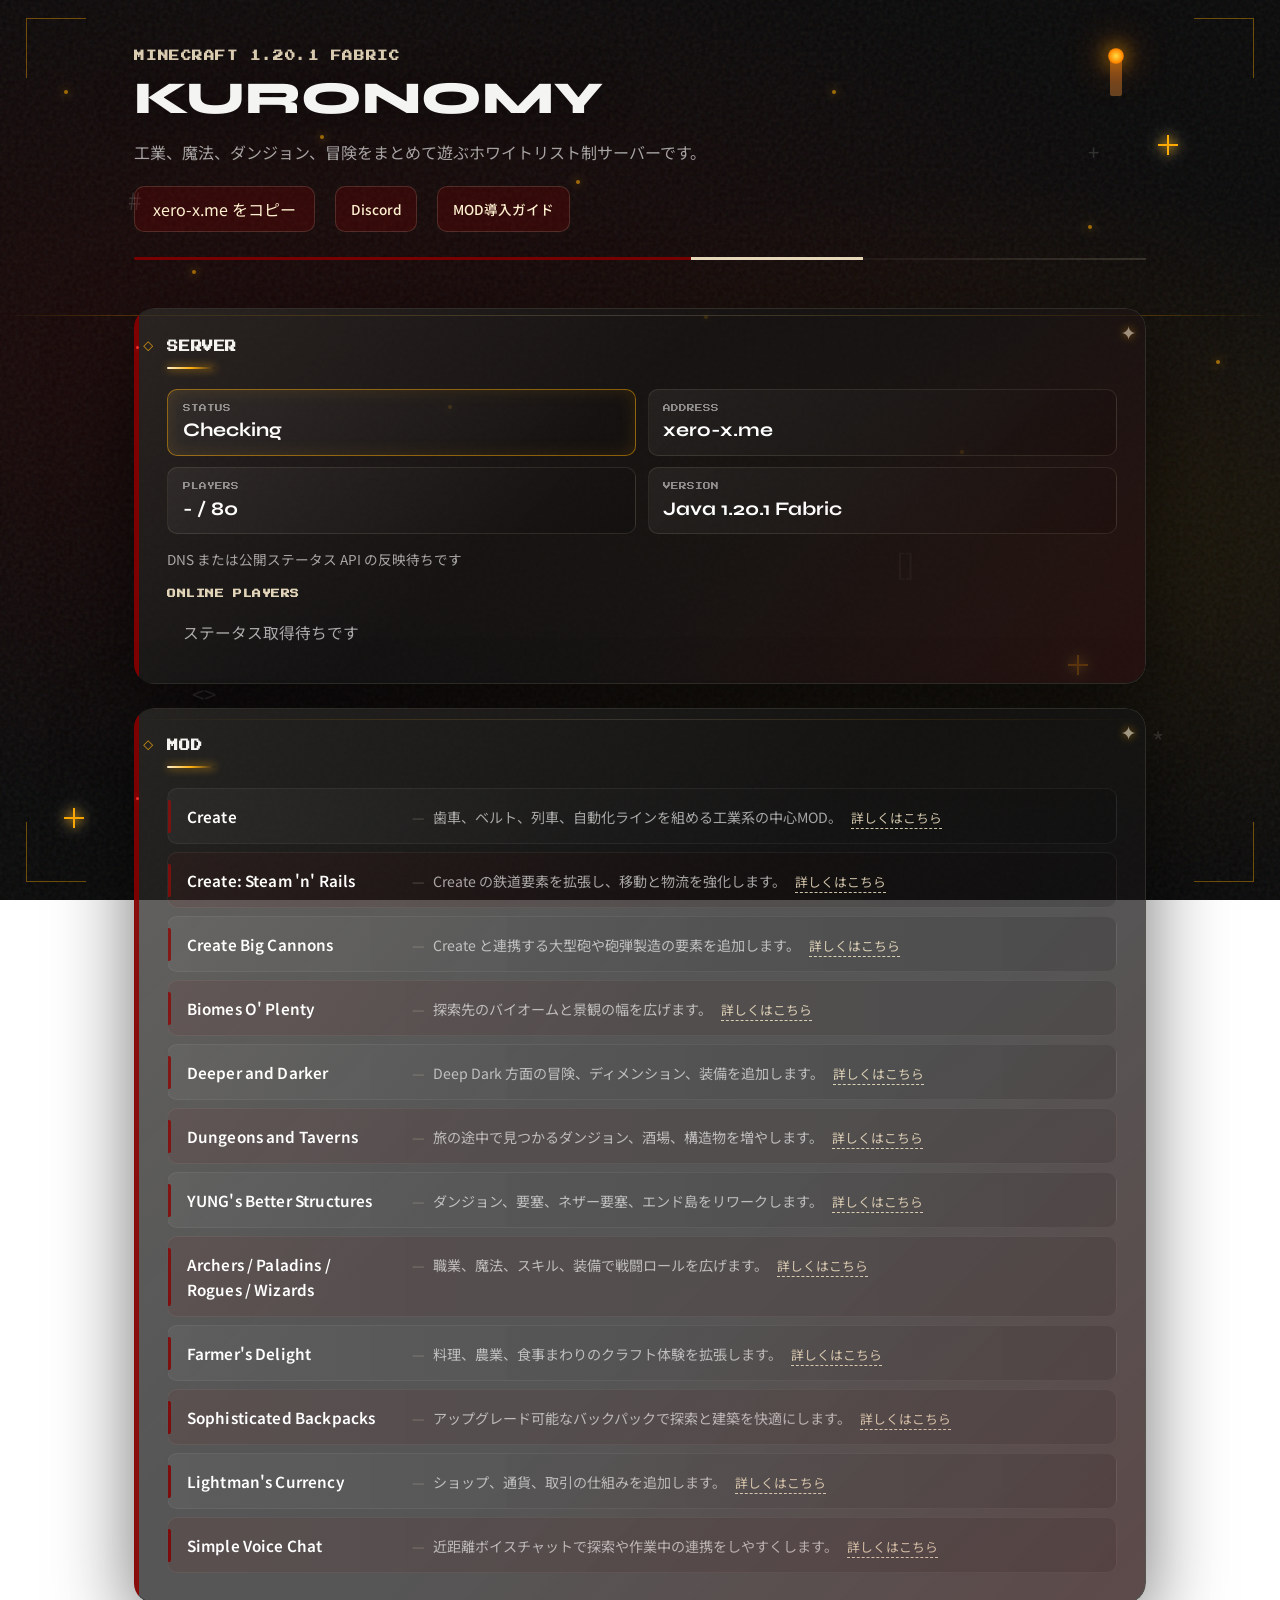
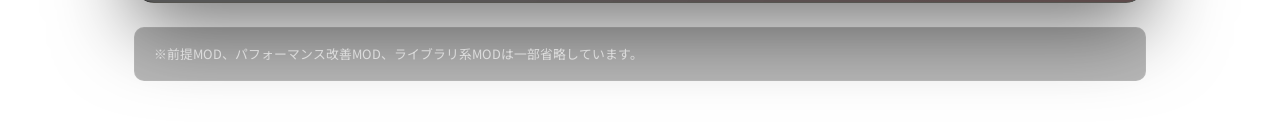
==== index.html @ fdd80cb6 "Animate only new player entries" ====
<!DOCTYPE html>
<html lang="ja">
<head>
    <meta charset="UTF-8">
    <meta name="viewport" content="width=device-width, initial-scale=1">
    <meta name="description" content="KURONOMY Minecraft 1.20.1 Fabric server homepage.">
    <title>KURONOMY</title>
    <link rel="preconnect" href="https://fonts.googleapis.com">
    <link rel="preconnect" href="https://fonts.gstatic.com" crossorigin>
    <link rel="icon" href="image.ico" type="image/x-icon">
    <link href="https://fonts.googleapis.com/css2?family=Noto+Sans+JP:wght@400;500;600;700&family=Syne:wght@600;700;800&family=Press+Start+2P&display=swap" rel="stylesheet">
    <link rel="stylesheet" href="style.css?v=20260617-player-diff">
</head>
<body>
    <div class="page-bg" aria-hidden="true"></div>
    <div class="grain" aria-hidden="true"></div>
    <div class="minecraft-particles" aria-hidden="true"></div>
    <div class="gold-particles" aria-hidden="true"></div>

    <div class="gold-sparkle gold-sparkle-1" aria-hidden="true"></div>
    <div class="gold-sparkle gold-sparkle-2" aria-hidden="true"></div>
    <div class="gold-sparkle gold-sparkle-3" aria-hidden="true"></div>
    <div class="corner-decoration corner-tl" aria-hidden="true"></div>
    <div class="corner-decoration corner-tr" aria-hidden="true"></div>
    <div class="corner-decoration corner-bl" aria-hidden="true"></div>
    <div class="corner-decoration corner-br" aria-hidden="true"></div>
    <div class="gold-line gold-line-1" aria-hidden="true"></div>
    <div class="gold-line gold-line-2" aria-hidden="true"></div>

    <div class="floating-blocks" aria-hidden="true">
        <div class="floating-block" style="--x:10%;--y:20%;--delay:0s;--size:24px">#</div>
        <div class="floating-block" style="--x:85%;--y:15%;--delay:2s;--size:20px">+</div>
        <div class="floating-block" style="--x:70%;--y:60%;--delay:4s;--size:28px">[]</div>
        <div class="floating-block" style="--x:15%;--y:75%;--delay:1s;--size:22px">&lt;&gt;</div>
        <div class="floating-block" style="--x:90%;--y:80%;--delay:3s;--size:26px">*</div>
    </div>

    <div class="layout">
        <header class="site-header">
            <div class="site-header__stripe" aria-hidden="true"></div>
            <div class="minecraft-torch" aria-hidden="true"></div>
            <p class="site-header__eyebrow">Minecraft 1.20.1 Fabric</p>
            <h1 class="site-header__title">KURONOMY</h1>
            <p class="site-header__lead">工業、魔法、ダンジョン、冒険をまとめて遊ぶホワイトリスト制サーバーです。</p>
            <div class="site-header__links">
                <button type="button" id="copy-server-address" class="header-link header-link--button" data-copy-label="xero-x.me をコピー" data-copied-label="コピー完了">xero-x.me をコピー</button>
                <a href="https://discord.gg/X5HpzENpRD" target="_blank" rel="noopener" class="header-link">Discord</a>
                <a href="https://youtu.be/u8Yfi7xUyHI" target="_blank" rel="noopener" class="header-link">MOD導入ガイド</a>
            </div>
        </header>

        <main class="main">
            <section class="mod-panel" aria-labelledby="server-heading">
                <div class="mod-panel__bar" aria-hidden="true"></div>
                <div class="mod-panel__inner">
                    <h2 id="server-heading" class="mod-panel__heading">SERVER</h2>
                    <div class="server-summary">
                        <div class="status-card status-card--state is-warning">
                            <span class="status-card__label">Status</span>
                            <strong id="server-status" class="status-card__value">Checking</strong>
                        </div>
                        <div class="status-card">
                            <span class="status-card__label">Address</span>
                            <strong id="server-address" class="status-card__value">xero-x.me</strong>
                        </div>
                        <div class="status-card">
                            <span class="status-card__label">Players</span>
                            <strong id="server-players" class="status-card__value">- / 80</strong>
                        </div>
                        <div class="status-card">
                            <span class="status-card__label">Version</span>
                            <strong id="server-version" class="status-card__value">Java 1.20.1 Fabric</strong>
                        </div>
                    </div>
                    <p id="status-note" class="status-note" aria-live="polite">公開ステータス API から取得しています</p>
                    <h3 class="player-heading">Online Players</h3>
                    <ul class="player-list" id="player-list" aria-live="polite">
                        <li class="player-list__empty">ステータス取得待ちです</li>
                    </ul>
                </div>
            </section>

            <section class="mod-panel" aria-labelledby="mod-panel-heading">
                <div class="mod-panel__bar" aria-hidden="true"></div>
                <div class="mod-panel__inner">
                    <h2 id="mod-panel-heading" class="mod-panel__heading">MOD</h2>
                    <ul class="mod-list">
                        <li data-mod="create"><span class="modname">Create</span><span class="moddesc">歯車、ベルト、列車、自動化ラインを組める工業系の中心MOD。<a href="https://modrinth.com/mod/create-fabric" target="_blank" rel="noopener" class="mod-link">詳しくはこちら</a></span></li>
                        <li data-mod="rails"><span class="modname">Create: Steam 'n' Rails</span><span class="moddesc">Create の鉄道要素を拡張し、移動と物流を強化します。<a href="https://modrinth.com/mod/create-steam-n-rails" target="_blank" rel="noopener" class="mod-link">詳しくはこちら</a></span></li>
                        <li data-mod="cannons"><span class="modname">Create Big Cannons</span><span class="moddesc">Create と連携する大型砲や砲弾製造の要素を追加します。<a href="https://modrinth.com/mod/create-big-cannons" target="_blank" rel="noopener" class="mod-link">詳しくはこちら</a></span></li>
                        <li data-mod="biomes"><span class="modname">Biomes O' Plenty</span><span class="moddesc">探索先のバイオームと景観の幅を広げます。<a href="https://modrinth.com/mod/biomes-o-plenty" target="_blank" rel="noopener" class="mod-link">詳しくはこちら</a></span></li>
                        <li data-mod="deeperdarker"><span class="modname">Deeper and Darker</span><span class="moddesc">Deep Dark 方面の冒険、ディメンション、装備を追加します。<a href="https://modrinth.com/mod/deeperdarker" target="_blank" rel="noopener" class="mod-link">詳しくはこちら</a></span></li>
                        <li data-mod="dungeons"><span class="modname">Dungeons and Taverns</span><span class="moddesc">旅の途中で見つかるダンジョン、酒場、構造物を増やします。<a href="https://modrinth.com/datapack/dungeons-and-taverns" target="_blank" rel="noopener" class="mod-link">詳しくはこちら</a></span></li>
                        <li data-mod="yungs"><span class="modname">YUNG's Better Structures</span><span class="moddesc">ダンジョン、要塞、ネザー要塞、エンド島をリワークします。<a href="https://modrinth.com/organization/yungnickyoung" target="_blank" rel="noopener" class="mod-link">詳しくはこちら</a></span></li>
                        <li data-mod="rpg"><span class="modname">Archers / Paladins / Rogues / Wizards</span><span class="moddesc">職業、魔法、スキル、装備で戦闘ロールを広げます。<a href="https://modrinth.com/mod/wizards" target="_blank" rel="noopener" class="mod-link">詳しくはこちら</a></span></li>
                        <li data-mod="food"><span class="modname">Farmer's Delight</span><span class="moddesc">料理、農業、食事まわりのクラフト体験を拡張します。<a href="https://modrinth.com/mod/farmers-delight-refabricated" target="_blank" rel="noopener" class="mod-link">詳しくはこちら</a></span></li>
                        <li data-mod="backpack"><span class="modname">Sophisticated Backpacks</span><span class="moddesc">アップグレード可能なバックパックで探索と建築を快適にします。<a href="https://modrinth.com/mod/sophisticated-backpacks" target="_blank" rel="noopener" class="mod-link">詳しくはこちら</a></span></li>
                        <li data-mod="currency"><span class="modname">Lightman's Currency</span><span class="moddesc">ショップ、通貨、取引の仕組みを追加します。<a href="https://modrinth.com/mod/lightmans-currency" target="_blank" rel="noopener" class="mod-link">詳しくはこちら</a></span></li>
                        <li data-mod="voice"><span class="modname">Simple Voice Chat</span><span class="moddesc">近距離ボイスチャットで探索や作業中の連携をしやすくします。<a href="https://modrinth.com/plugin/simple-voice-chat" target="_blank" rel="noopener" class="mod-link">詳しくはこちら</a></span></li>
                    </ul>
                </div>
            </section>

            <p class="footnote">※前提MOD、パフォーマンス改善MOD、ライブラリ系MODは一部省略しています。</p>
        </main>
    </div>
    <script src="script.js?v=20260617-player-diff"></script>
</body>
</html>
---- style.css ----
:root {
    --base-color: #191919;
    --accent-yellow: #fff0d0;
    --accent-red: #840000;
    --surface: rgba(22, 22, 22, 0.72);
    --surface-edge: rgba(255, 240, 208, 0.12);
    --text-muted: rgba(255, 255, 255, 0.62);
    --font-sans: "Noto Sans JP", system-ui, sans-serif;
    --font-display: "Syne", var(--font-sans);
    --font-pixel: "Press Start 2P", monospace;
    --radius-lg: 20px;
    --radius-sm: 10px;
    --shadow-panel: 0 24px 80px rgba(0, 0, 0, 0.55), 0 0 0 1px rgba(0, 0, 0, 0.35) inset;
    --minecraft-green: #55aa55;
    --minecraft-gold: #ffaa00;
    --minecraft-red: #aa0000;
}

*,
*::before,
*::after {
    box-sizing: border-box;
}

html {
    overflow-x: hidden;
    scroll-behavior: smooth;
}

body {
    width: 100%;
    min-height: 100vh;
    margin: 0;
    overflow-x: hidden;
    font-family: var(--font-sans);
    font-size: 1rem;
    line-height: 1.65;
    color: #f4f4f2;
    -webkit-font-smoothing: antialiased;
}

.page-bg {
    position: fixed;
    inset: 0;
    z-index: -2;
    background: 
        radial-gradient(ellipse 80% 50% at 20% 40%, rgba(132, 0, 0, 0.15), transparent),
        radial-gradient(ellipse 60% 40% at 80% 60%, rgba(255, 170, 0, 0.08), transparent),
        #0a0a0a;
}

.grain {
    position: fixed;
    inset: 0;
    z-index: -1;
    pointer-events: none;
    opacity: 0.07;
    background-image: url("data:image/svg+xml,%3Csvg viewBox='0 0 256 256' xmlns='http://www.w3.org/2000/svg'%3E%3Cfilter id='n'%3E%3CfeTurbulence type='fractalNoise' baseFrequency='0.85' numOctaves='4' stitchTiles='stitch'/%3E%3C/filter%3E%3Crect width='100%25' height='100%25' filter='url(%23n)'/%3E%3C/svg%3E");
}

.layout {
    max-width: min(90vw, 70rem);
    margin: 0 auto;
    padding: clamp(1.5rem, 4vw, 3rem) clamp(1rem, 3vw, 2.5rem) 3rem;
}

.site-header {
    position: relative;
    margin-bottom: clamp(2rem, 5vw, 3rem);
    padding-bottom: 1.75rem;
}

.site-header__stripe {
    position: absolute;
    left: 0;
    bottom: 0;
    width: 100%;
    height: 3px;
    background: linear-gradient(
        90deg,
        var(--accent-red) 0%,
        var(--accent-red) 55%,
        var(--accent-yellow) 55%,
        var(--accent-yellow) 72%,
        transparent 72%
    );
    border-radius: 2px;
    opacity: 0.9;
}

.site-header__stripe::after {
    content: "";
    position: absolute;
    right: 0;
    top: 50%;
    transform: translateY(-50%);
    width: 40%;
    height: 1px;
    background: linear-gradient(90deg, transparent, rgba(255, 240, 208, 0.35));
}

.site-header__eyebrow {
    margin: 0 0 0.5rem;
    font-size: 0.75rem;
    font-weight: 600;
    letter-spacing: 0.28em;
    text-transform: uppercase;
    color: var(--accent-yellow);
    opacity: 0.85;
}

.site-header__title {
    margin: 0 0 0.85rem;
    font-family: var(--font-display);
    font-size: clamp(2rem, 6vw, 2.85rem);
    font-weight: 800;
    line-height: 1.15;
    letter-spacing: 0;
    text-shadow: 0 2px 40px rgba(0, 0, 0, 0.45);
}

.title-accent {
    color: var(--accent-yellow);
    position: relative;
}

.title-accent::after {
    content: "";
    position: absolute;
    left: 0;
    bottom: 0.08em;
    width: 100%;
    height: 0.28em;
    background: linear-gradient(90deg, rgba(132, 0, 0, 0.65), transparent);
    z-index: -1;
    border-radius: 2px;
}

.site-header__lead {
    margin: 0;
    max-width: min(100%, 42rem);
    font-size: clamp(0.9rem, 2.5vw, 1rem);
    color: var(--text-muted);
    line-height: 1.7;
}

.site-header__links {
    display: flex;
    flex-wrap: wrap;
    gap: 0.75rem 1.25rem;
    margin-top: 1.25rem;
}

.header-link {
    display: inline-flex;
    align-items: center;
    gap: 0.4em;
    padding: 0.55em 1.1em;
    font-size: 0.85rem;
    font-weight: 500;
    color: var(--accent-yellow);
    text-decoration: none;
    background: rgba(132, 0, 0, 0.25);
    border: 1px solid rgba(255, 240, 208, 0.15);
    border-radius: var(--radius-sm);
    transition: all 0.25s ease;
}

.header-link--button {
    font: inherit;
    cursor: pointer;
}

.header-link--button.is-copied {
    color: #fff;
    border-color: rgba(85, 170, 85, 0.85);
    background: rgba(85, 170, 85, 0.22);
}

.header-link:hover {
    background: rgba(132, 0, 0, 0.4);
    border-color: var(--accent-yellow);
    transform: translateY(-2px);
    box-shadow: 0 4px 12px rgba(0, 0, 0, 0.3);
}

.main {
    display: flex;
    flex-direction: column;
    gap: 1.5rem;
}

.mod-panel {
    position: relative;
    border-radius: var(--radius-lg);
    box-shadow: var(--shadow-panel);
    overflow: hidden;
}

.mod-panel__bar {
    position: absolute;
    left: 0;
    top: 0;
    bottom: 0;
    width: 5px;
    background: var(--accent-red);
    opacity: 0.95;
}

.mod-panel__inner {
    position: relative;
    margin-left: 5px;
    padding: clamp(1.2rem, 3vw, 1.8rem) clamp(1rem, 2.5vw, 1.75rem);
    background: var(--surface);
    backdrop-filter: blur(18px) saturate(1.15);
    -webkit-backdrop-filter: blur(18px) saturate(1.15);
    border: 1px solid var(--surface-edge);
    border-left: none;
    border-radius: 0 var(--radius-lg) var(--radius-lg) 0;
}

.mod-panel__inner::before {
    content: "✦";
    position: absolute;
    top: 0.5rem;
    right: 0.5rem;
    font-size: 1.2rem;
    color: var(--accent-yellow);
    opacity: 0.6;
    animation: goldPulse 2s ease-in-out infinite;
    text-shadow: 0 0 10px var(--minecraft-gold);
}

.mod-panel__inner::after {
    content: "";
    position: absolute;
    inset: 0;
    border-radius: inherit;
    background: linear-gradient(
        135deg,
        rgba(255, 240, 208, 0.06) 0%,
        transparent 42%,
        transparent 58%,
        rgba(132, 0, 0, 0.12) 100%
    );
    pointer-events: none;
}

.mod-panel__heading {
    position: relative;
    margin: 0 0 1.25rem;
    font-family: var(--font-pixel);
    font-size: 0.7rem;
    letter-spacing: 0.05em;
}

.mod-panel__heading::before {
    content: "◇";
    position: absolute;
    left: -1.5rem;
    top: 0;
    color: var(--minecraft-gold);
    font-size: 0.6rem;
    opacity: 0.8;
    animation: goldRotate 4s linear infinite;
}

.mod-panel__heading::after {
    content: "";
    display: block;
    margin-top: 0.65rem;
    width: 3rem;
    height: 2px;
    background: linear-gradient(90deg, var(--accent-yellow), var(--minecraft-gold), transparent);
    border-radius: 1px;
    box-shadow: 0 0 8px var(--minecraft-gold);
}

.mod-list {
    list-style: none;
    margin: 0;
    padding: 0;
    display: flex;
    flex-direction: column;
    gap: 0.5rem;
}

.mod-list li {
    position: relative;
    display: grid;
    grid-template-columns: 1fr;
    gap: 0.35rem;
    padding: 0.9rem 1rem 0.9rem 1.15rem;
    border-radius: var(--radius-sm);
    background: linear-gradient(90deg, rgba(255, 255, 255, 0.04) 0%, rgba(0, 0, 0, 0.12) 100%);
    border: 1px solid rgba(255, 255, 255, 0.06);
    transition:
        transform 0.35s cubic-bezier(0.22, 1, 0.36, 1),
        border-color 0.35s ease,
        box-shadow 0.35s ease;
}

@media (min-width: 480px) {
    .mod-list li {
        grid-template-columns: minmax(9rem, 28%) 1fr;
        align-items: baseline;
        gap: 0.75rem 1rem;
    }
}

@media (min-width: 768px) {
    .mod-list li {
        grid-template-columns: minmax(11rem, 26%) auto 1fr;
        gap: 0.5rem 1.25rem;
    }
}

@media (min-width: 1024px) {
    .mod-list li {
        grid-template-columns: minmax(12rem, 22%) auto 1fr;
        gap: 0.5rem 1.5rem;
    }
}

.mod-list li::before {
    content: "";
    position: absolute;
    left: 0;
    top: 0.65rem;
    bottom: 0.65rem;
    width: 3px;
    border-radius: 0 2px 2px 0;
    background: var(--accent-red);
    opacity: 0.85;
    transition: opacity 0.35s ease, width 0.35s ease;
}

.mod-list li:nth-child(even) {
    background: linear-gradient(90deg, rgba(132, 0, 0, 0.08) 0%, rgba(0, 0, 0, 0.1) 100%);
}

.mod-list li:hover {
    transform: translateX(4px);
    border-color: rgba(255, 240, 208, 0.18);
    box-shadow: 0 12px 32px rgba(0, 0, 0, 0.35), 0 0 0 1px rgba(255, 240, 208, 0.08);
}

.mod-list li:hover::before {
    width: 4px;
    opacity: 1;
    background: var(--accent-red);
}

.modname {
    font-weight: 600;
    font-size: 0.95rem;
    color: #fff;
    letter-spacing: 0.01em;
}

.moddesc {
    font-size: 0.88rem;
    color: var(--text-muted);
    display: flex;
    justify-content: flex-start;
    align-items: baseline;
    flex-wrap: wrap;
    gap: 0.3rem;
}

.moddesc::before {
    content: "— ";
    color: rgba(255, 240, 208, 0.25);
    font-weight: 400;
    margin-right: 0.2rem;
}

.footnote {
    margin: 0;
    padding: 1rem 1.15rem;
    font-size: 0.8rem;
    line-height: 1.6;
    color: var(--text-muted);
    border-radius: var(--radius-sm);
    background: rgba(0, 0, 0, 0.28);
    border: 1px solid rgba(255, 255, 255, 0.06);
}

.yellow-accent {
    color: var(--accent-yellow);
}

.red-accent {
    color: var(--accent-red);
}


.player-list {
    list-style: none;
    margin: 0;
    padding: 0;
    display: flex;
    flex-wrap: wrap;
    gap: 0.7rem 1.1rem;
    align-items: center;
    min-height: 2.5em;
}

.player-list__item {
    display: flex;
    align-items: center;
    gap: 0.55em;
    padding: 0.38em 1.1em 0.38em 0.5em;
    border-radius: 999px;
    background: linear-gradient(90deg, rgba(255,240,208,0.10) 0%, rgba(132,0,0,0.22) 100%);
    border: 1.5px solid rgba(255,240,208,0.13);
    box-shadow: 0 2px 8px rgba(0,0,0,0.18);
    font-size: 1.01em;
    font-weight: 500;
    color: #fff;
    transition: background 0.2s, box-shadow 0.2s;
    min-width: 7.5em;
    position: relative;
}
.player-list__item:hover {
    background: linear-gradient(90deg, #ffd70033 0%, #84000055 100%);
    box-shadow: 0 4px 16px #ffd70022, 0 0 0 1.5px #ff3c3c33;
}
.player-list__avatar {
    width: 2em;
    height: 2em;
    border-radius: 50%;
    background: #222;
    border: 1.5px solid #ffd70055;
    margin-right: 0.3em;
    box-shadow: 0 1px 4px #0008;
}
.player-list__name {
    font-family: var(--font-display);
    font-size: 1.08em;
    color: #fff;
    letter-spacing: 0.01em;
    text-shadow: 0 1px 4px #000a;
}
.player-list__loading {
    color: #ffd700;
    font-weight: 600;
    font-size: 1em;
    padding: 0.5em 1em;
    background: none;
    border: none;
    box-shadow: none;
}
.player-list__empty {
    color: #aaa;
    font-size: 0.98em;
    padding: 0.5em 1em;
    background: none;
    border: none;
    box-shadow: none;
}

.player-list__error {
    color: #ffb3a7;
    font-size: 0.92em;
    line-height: 1.5;
    padding: 0.5em 1em;
    list-style: none;
    max-width: 100%;
}

.server-summary {
    display: grid;
    grid-template-columns: repeat(2, minmax(0, 1fr));
    gap: 0.7rem;
    margin-bottom: 0.9rem;
}

.status-card {
    min-width: 0;
    padding: 0.8rem 0.9rem;
    border-radius: var(--radius-sm);
    background: linear-gradient(135deg, rgba(255, 255, 255, 0.055), rgba(0, 0, 0, 0.16));
    border: 1px solid rgba(255, 240, 208, 0.1);
}

.status-card--state {
    border-color: rgba(255, 170, 0, 0.22);
}

.status-card--state.is-online {
    border-color: rgba(85, 170, 85, 0.7);
    box-shadow: 0 0 18px rgba(85, 170, 85, 0.12) inset;
}

.status-card--state.is-offline {
    border-color: rgba(170, 0, 0, 0.75);
    box-shadow: 0 0 18px rgba(170, 0, 0, 0.16) inset;
}

.status-card--state.is-warning {
    border-color: rgba(255, 170, 0, 0.5);
    box-shadow: 0 0 18px rgba(255, 170, 0, 0.12) inset;
}

.status-card__label {
    display: block;
    margin-bottom: 0.25rem;
    color: rgba(255, 255, 255, 0.5);
    font-family: var(--font-pixel);
    font-size: 0.48rem;
    line-height: 1.5;
    text-transform: uppercase;
}

.status-card__value {
    display: block;
    min-width: 0;
    overflow-wrap: anywhere;
    color: #fff;
    font-family: var(--font-display);
    font-size: clamp(0.95rem, 2.6vw, 1.2rem);
    font-weight: 700;
    letter-spacing: 0;
    line-height: 1.25;
}

.status-note {
    margin: 0 0 1rem;
    color: var(--text-muted);
    font-size: 0.85rem;
    line-height: 1.6;
}

.player-heading {
    margin: 1rem 0 0.7rem;
    color: rgba(255, 240, 208, 0.88);
    font-family: var(--font-pixel);
    font-size: 0.55rem;
    letter-spacing: 0.05em;
    text-transform: uppercase;
}

/* === Minecraft Style Additions === */

/* Floating Blocks Animation */
.floating-blocks {
    position: fixed;
    inset: 0;
    z-index: -1;
    pointer-events: none;
    overflow: hidden;
}

.floating-block {
    position: absolute;
    left: var(--x);
    top: var(--y);
    font-size: var(--size);
    opacity: 0.15;
    animation: float 8s ease-in-out infinite;
    animation-delay: var(--delay);
    filter: drop-shadow(0 2px 4px rgba(0,0,0,0.3));
    text-shadow: 0 0 20px rgba(255,240,208,0.3);
}

@keyframes float {
    0%, 100% { transform: translateY(0) rotate(0deg); opacity: 0.12; }
    50% { transform: translateY(-20px) rotate(5deg); opacity: 0.22; }
}

/* Minecraft Torch */
.minecraft-torch {
    position: absolute;
    right: 1.5rem;
    top: 0.5rem;
    width: 12px;
    height: 40px;
    background: linear-gradient(180deg, #8B4513 0%, #654321 100%);
    border-radius: 2px;
}

.minecraft-torch::before {
    content: "";
    position: absolute;
    top: -8px;
    left: 50%;
    transform: translateX(-50%);
    width: 16px;
    height: 16px;
    background: radial-gradient(circle, #ffdd44 0%, #ff8800 60%, transparent 100%);
    border-radius: 50%;
    animation: torchFlicker 1.5s ease-in-out infinite;
    box-shadow: 0 0 20px #ffaa00, 0 0 40px #ff6600;
}

@keyframes torchFlicker {
    0%, 100% { opacity: 1; transform: translateX(-50%) scale(1); }
    25% { opacity: 0.9; transform: translateX(-50%) scale(0.95); }
    50% { opacity: 1; transform: translateX(-50%) scale(1.05); }
    75% { opacity: 0.85; transform: translateX(-50%) scale(0.98); }
}

/* Particles Container */
.minecraft-particles {
    position: fixed;
    inset: 0;
    z-index: -1;
    pointer-events: none;
    overflow: hidden;
}

/* Pixel Font for Headers */
.mod-panel__heading {
    font-family: var(--font-pixel);
    font-size: 0.7rem;
    letter-spacing: 0.05em;
}

.site-header__eyebrow {
    font-family: var(--font-pixel);
    font-size: 0.65rem;
    letter-spacing: 0.15em;
}

/* Enhanced Hover with Tooltip */
.mod-list li {
    position: relative;
    cursor: pointer;
}

.mod-list li::after {
    content: attr(data-mod);
    position: absolute;
    left: 50%;
    bottom: 100%;
    transform: translateX(-50%) translateY(-8px) scale(0.8);
    background: rgba(0, 0, 0, 0.9);
    color: var(--minecraft-gold);
    padding: 6px 12px;
    border-radius: 4px;
    font-family: var(--font-pixel);
    font-size: 0.55rem;
    letter-spacing: 0.05em;
    border: 2px solid var(--minecraft-gold);
    box-shadow: inset 0 0 10px rgba(255,170,0,0.2), 0 4px 15px rgba(0,0,0,0.5);
    white-space: nowrap;
    opacity: 0;
    pointer-events: none;
    transition: all 0.3s cubic-bezier(0.68, -0.55, 0.265, 1.55);
    z-index: 100;
}

.mod-list li:hover::after {
    opacity: 1;
    transform: translateX(-50%) translateY(-8px) scale(1);
}

/* Panel Entrance Animation */
.mod-panel {
    animation: panelSlideIn 0.8s cubic-bezier(0.22, 1, 0.36, 1) forwards;
    opacity: 0;
    transform: translateX(-30px);
}

.mod-panel:nth-child(2) {
    animation-delay: 0.15s;
}

@keyframes panelSlideIn {
    to {
        opacity: 1;
        transform: translateX(0);
    }
}

/* Player List Pop Animation */
@keyframes playerPop {
    0% { transform: scale(0.8); opacity: 0; }
    50% { transform: scale(1.05); }
    100% { transform: scale(1); opacity: 1; }
}

.player-list__item.is-new {
    animation: playerPop 0.4s cubic-bezier(0.68, -0.55, 0.265, 1.55) forwards;
}

/* Redstone Dust Effect on Bars */
.mod-panel__bar::after {
    content: "";
    position: absolute;
    top: 10%;
    right: 0;
    width: 3px;
    height: 3px;
    background: #ff3333;
    border-radius: 50%;
    animation: redstonePulse 2s ease-in-out infinite;
    box-shadow: 0 0 8px #ff3333;
}

@keyframes redstonePulse {
    0%, 100% { opacity: 0.6; transform: scale(1); }
    50% { opacity: 1; transform: scale(1.3); }
}

/* Heartbeat animation for important elements */
@keyframes heartbeat {
    0%, 100% { transform: scale(1); }
    14% { transform: scale(1.05); }
    28% { transform: scale(1); }
    42% { transform: scale(1.05); }
    70% { transform: scale(1); }
}

/* Page load stagger animation for header */
.site-header {
    animation: fadeInDown 0.6s ease-out forwards;
}

@keyframes fadeInDown {
    from {
        opacity: 0;
        transform: translateY(-20px);
    }
    to {
        opacity: 1;
        transform: translateY(0);
    }
}

/* Minecraft-style button hover effect */
.mod-list li:hover .modname {
    animation: nameGlow 0.6s ease-in-out;
}

@keyframes nameGlow {
    0%, 100% { text-shadow: 0 0 5px currentColor; }
    50% { text-shadow: 0 0 15px currentColor, 0 0 25px currentColor; }
}

/* Footer note animation */
.footnote {
    animation: slideUp 0.7s ease-out 1s forwards;
    opacity: 0;
    transform: translateY(20px);
}

@keyframes slideUp {
    to {
        opacity: 1;
        transform: translateY(0);
    }
}

/* Gold Decorative Animations */
@keyframes goldPulse {
    0%, 100% { 
        opacity: 0.4; 
        transform: scale(1);
        text-shadow: 0 0 5px var(--minecraft-gold);
    }
    50% { 
        opacity: 0.9; 
        transform: scale(1.2);
        text-shadow: 0 0 20px var(--minecraft-gold), 0 0 30px var(--accent-yellow);
    }
}

@keyframes goldRotate {
    0% { transform: rotate(0deg); }
    25% { transform: rotate(90deg); }
    50% { transform: rotate(180deg); }
    75% { transform: rotate(270deg); }
    100% { transform: rotate(360deg); }
}

@keyframes goldShimmer {
    0% { background-position: -200% 0; }
    100% { background-position: 200% 0; }
}

/* Gold sparkle stars */
.gold-sparkle {
    position: fixed;
    width: 20px;
    height: 20px;
    z-index: -1;
    pointer-events: none;
}

.gold-sparkle::before,
.gold-sparkle::after {
    content: "";
    position: absolute;
    background: var(--minecraft-gold);
    box-shadow: 0 0 10px var(--minecraft-gold), 0 0 20px var(--accent-yellow);
}

.gold-sparkle::before {
    width: 2px;
    height: 100%;
    left: 50%;
    transform: translateX(-50%);
}

.gold-sparkle::after {
    width: 100%;
    height: 2px;
    top: 50%;
    transform: translateY(-50%);
}

.gold-sparkle-1 { bottom: 8%; left: 5%; animation: sparkleRotate 8s linear infinite; }
.gold-sparkle-2 { top: 15%; right: 8%; animation: sparkleRotate 12s linear infinite reverse; }
.gold-sparkle-3 { bottom: 25%; right: 15%; animation: sparklePulse 4s ease-in-out infinite; }

@keyframes sparkleRotate {
    0% { transform: rotate(0deg) scale(1); }
    50% { transform: rotate(180deg) scale(1.2); }
    100% { transform: rotate(360deg) scale(1); }
}

@keyframes sparklePulse {
    0%, 100% { opacity: 0.6; transform: scale(1); }
    50% { opacity: 1; transform: scale(1.3); }
}

/* Gold outline text style for main heading */
.site-header__title {
    margin: 0 0 0.85rem;
    font-family: var(--font-display);
    font-size: clamp(2rem, 6vw, 2.85rem);
    font-weight: 800;
    line-height: 1.15;
    letter-spacing: 0;
    text-shadow: 0 2px 40px rgba(0, 0, 0, 0.45);
    position: relative;
}

/* Gold decorative line */
.gold-line {
    position: absolute;
    background: linear-gradient(90deg, transparent, var(--minecraft-gold), var(--accent-yellow), var(--minecraft-gold), transparent);
    height: 1px;
    opacity: 0.6;
}

.gold-line-1 {
    top: 35%;
    left: 0;
    right: 0;
    animation: lineShimmer 6s ease-in-out infinite;
}

.gold-line-2 {
    bottom: 20%;
    left: 10%;
    right: 10%;
    animation: lineShimmer 8s ease-in-out infinite reverse;
}

@keyframes lineShimmer {
    0%, 100% { opacity: 0.3; }
    50% { opacity: 0.8; }
}

/* Corner decorations */
.corner-decoration {
    position: fixed;
    width: 60px;
    height: 60px;
    border: 1px solid var(--minecraft-gold);
    opacity: 0.4;
    pointer-events: none;
    z-index: -1;
}

.corner-tl { top: 2%; left: 2%; border-right: none; border-bottom: none; }
.corner-tr { top: 2%; right: 2%; border-left: none; border-bottom: none; }
.corner-bl { bottom: 2%; left: 2%; border-right: none; border-top: none; }
.corner-br { bottom: 2%; right: 2%; border-left: none; border-top: none; }

/* Elegant gold frame effect for panels */
.mod-panel__inner {
    position: relative;
    margin-left: 5px;
    padding: clamp(1.2rem, 3vw, 1.8rem) clamp(1rem, 2.5vw, 1.75rem);
    background: var(--surface);
    backdrop-filter: blur(18px) saturate(1.15);
    -webkit-backdrop-filter: blur(18px) saturate(1.15);
    border: 1px solid var(--surface-edge);
    border-left: none;
    border-radius: 0 var(--radius-lg) var(--radius-lg) 0;
}

.mod-panel__inner::before {
    content: "✦";
    position: absolute;
    top: 0.5rem;
    right: 0.5rem;
    font-size: 1.2rem;
    color: var(--accent-yellow);
    opacity: 0.6;
    animation: goldPulse 2s ease-in-out infinite;
    text-shadow: 0 0 10px var(--minecraft-gold);
}

.mod-panel__inner::after {
    content: "";
    position: absolute;
    inset: 0;
    border-radius: inherit;
    background: linear-gradient(
        135deg,
        rgba(255, 240, 208, 0.08) 0%,
        transparent 42%,
        transparent 58%,
        rgba(132, 0, 0, 0.15) 100%
    );
    pointer-events: none;
}

/* Gold accent border on hover */
.mod-panel:hover .mod-panel__inner {
    border-color: rgba(255, 170, 0, 0.25);
    box-shadow: 0 24px 80px rgba(0, 0, 0, 0.55), 0 0 30px rgba(255, 170, 0, 0.1) inset;
}

/* Gold Particles */
.gold-particles {
    position: fixed;
    inset: 0;
    z-index: -1;
    pointer-events: none;
    overflow: hidden;
}

.gold-particle {
    position: absolute;
    width: 4px;
    height: 4px;
    background: var(--minecraft-gold);
    border-radius: 50%;
    box-shadow: 0 0 10px var(--minecraft-gold), 0 0 20px var(--accent-yellow);
    animation: goldFloat 6s ease-in-out infinite;
    opacity: 0.6;
}

@keyframes goldFloat {
    0%, 100% { 
        transform: translateY(0) translateX(0) scale(1);
        opacity: 0.3;
    }
    25% { 
        transform: translateY(-30px) translateX(10px) scale(1.3);
        opacity: 0.8;
    }
    50% { 
        transform: translateY(-15px) translateX(-10px) scale(1);
        opacity: 0.6;
    }
    75% { 
        transform: translateY(-40px) translateX(5px) scale(1.2);
        opacity: 0.9;
    }
}

/* Gold hover sound indicator */
.gold-sound-indicator {
    position: fixed;
    bottom: 1rem;
    right: 1rem;
    padding: 0.5rem 1rem;
    background: rgba(0, 0, 0, 0.8);
    border: 1px solid var(--minecraft-gold);
    border-radius: var(--radius-sm);
    color: var(--accent-yellow);
    font-size: 0.75rem;
    font-family: var(--font-pixel);
    z-index: 1000;
    display: flex;
    align-items: center;
    gap: 0.5rem;
    cursor: pointer;
    transition: all 0.3s ease;
}

.gold-sound-indicator:hover {
    background: rgba(132, 0, 0, 0.4);
    box-shadow: 0 0 15px var(--minecraft-gold);
}

.gold-sound-indicator.muted {
    opacity: 0.5;
}

/* Enhanced gold hover effects */
.header-link:hover,
.mod-link:hover {
    animation: goldShine 0.6s ease;
}

@keyframes goldShine {
    0% { filter: brightness(1); }
    50% { filter: brightness(1.3) drop-shadow(0 0 10px var(--minecraft-gold)); }
    100% { filter: brightness(1); }
}

/* Responsive pixel font sizing */
@media (max-width: 540px) {
    .mod-panel__heading {
        font-size: 0.6rem;
    }
    .site-header__eyebrow {
        font-size: 0.55rem;
    }
    .mod-list li::after {
        font-size: 0.5rem;
    }
}

/* Link styling */
.mod-link {
    font-size: clamp(0.7rem, 1.8vw, 0.8rem);
    color: var(--accent-yellow);
    text-decoration: none;
    border-bottom: 1px dashed var(--accent-yellow);
    transition: all 0.2s ease;
    margin-left: 0.4em;
    opacity: 0.8;
    white-space: nowrap;
}

.mod-link:hover {
    opacity: 1;
    border-bottom-style: solid;
    text-shadow: 0 0 8px var(--accent-yellow);
}

/* Responsive adjustments */
@media (max-width: 479px) {
    .site-header__title {
        font-size: clamp(1.65rem, 8.8vw, 2rem);
    }
    .modname {
        font-size: 0.9rem;
    }
    .moddesc {
        font-size: 0.82rem;
    }
    .moddesc::before {
        content: "";
    }
    .minecraft-torch {
        display: none;
    }
    .player-list {
        justify-content: center;
    }
    .server-summary {
        grid-template-columns: 1fr;
    }
}

@media (min-width: 480px) and (max-width: 767px) {
    .layout {
        max-width: 95vw;
    }
    .mod-panel__heading {
        font-size: 0.65rem;
    }
}

@media (min-width: 768px) and (max-width: 1023px) {
    .layout {
        max-width: 90vw;
    }
    .site-header__title {
        font-size: clamp(1.8rem, 4vw, 2.5rem);
    }
}

@media (min-width: 1024px) {
    .layout {
        max-width: min(85vw, 72rem);
    }
}

@media (min-width: 1400px) {
    .layout {
        max-width: min(80vw, 75rem);
    }
}
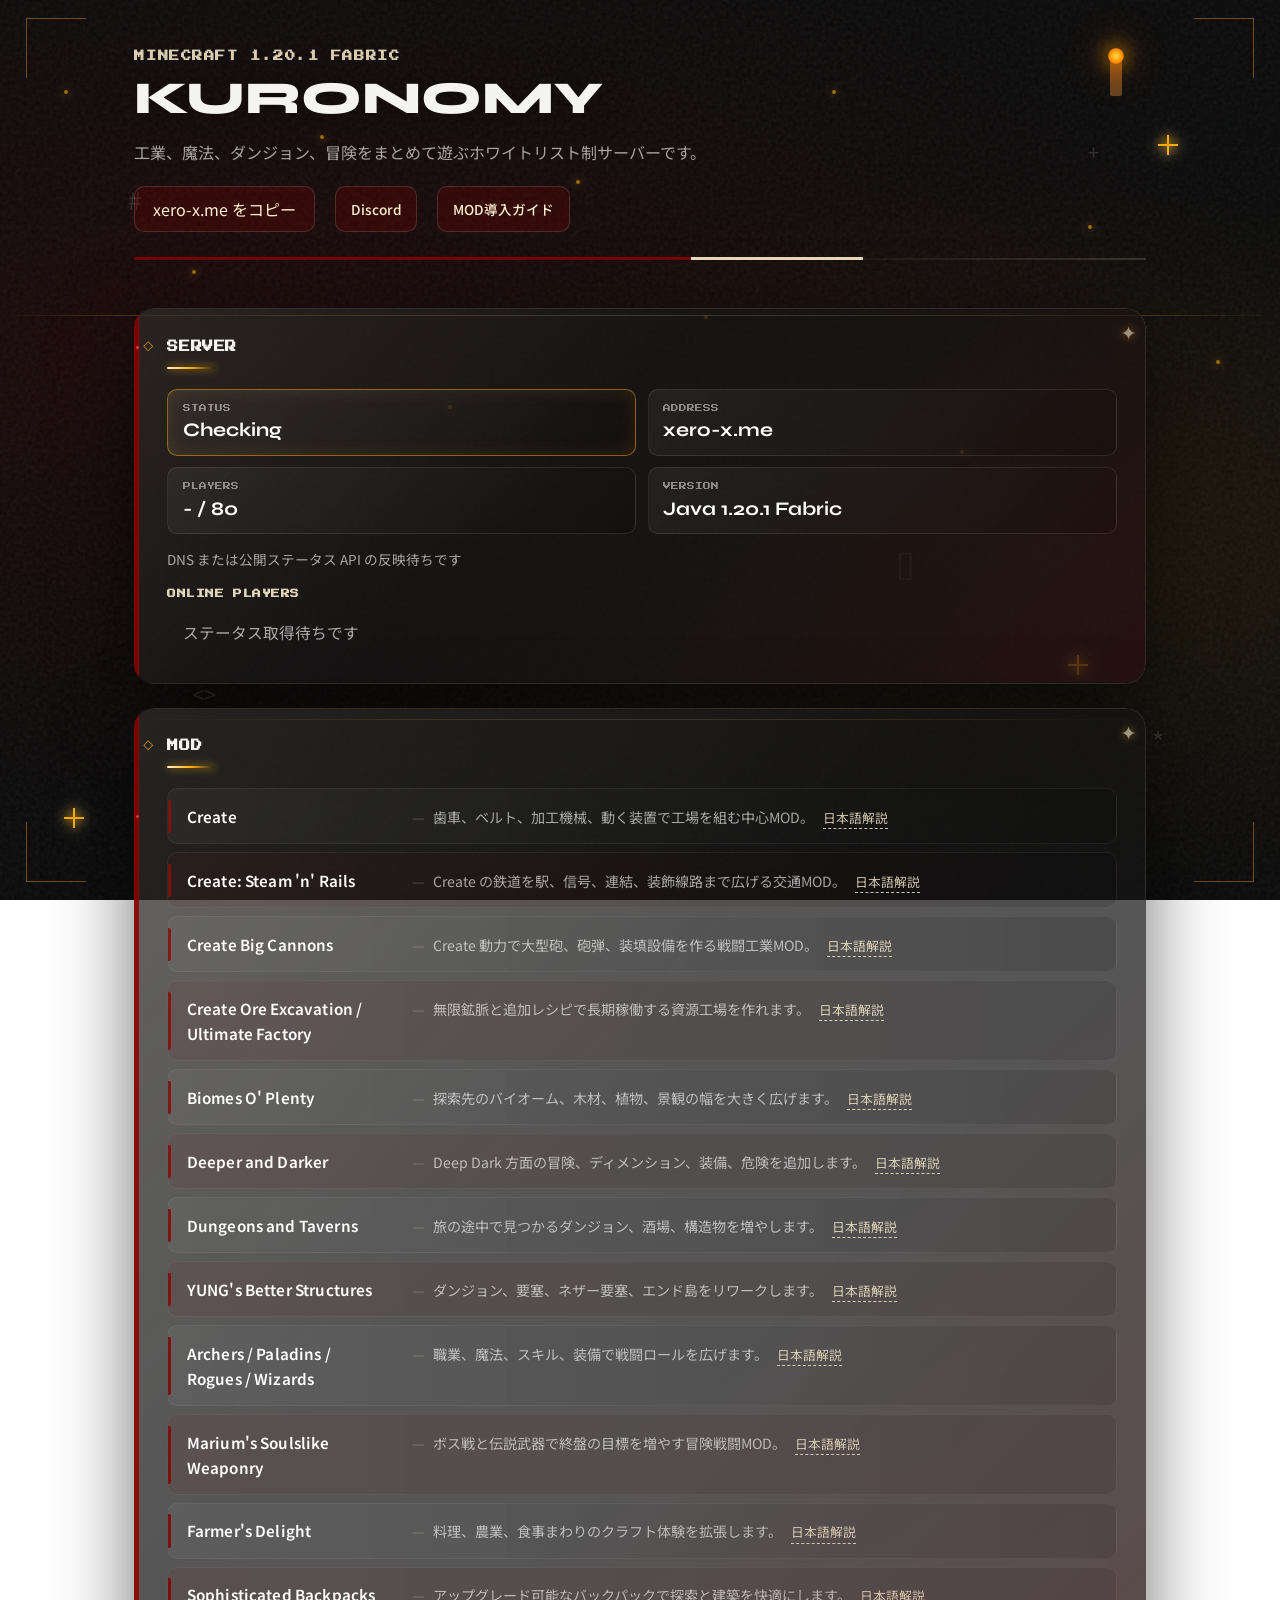
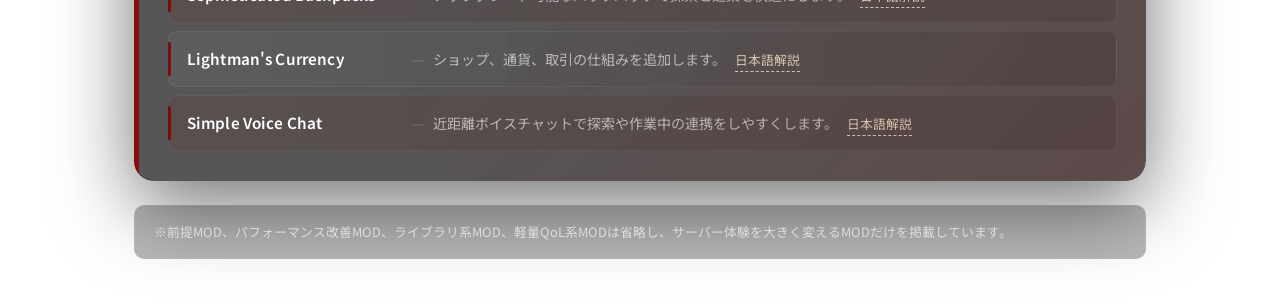
==== commit 51ee5da6: "Add Japanese mod guide pages" ====
--- a/index.html
+++ b/index.html
@@ -9,7 +9,7 @@
     <link rel="preconnect" href="https://fonts.gstatic.com" crossorigin>
     <link rel="icon" href="image.ico" type="image/x-icon">
     <link href="https://fonts.googleapis.com/css2?family=Noto+Sans+JP:wght@400;500;600;700&family=Syne:wght@600;700;800&family=Press+Start+2P&display=swap" rel="stylesheet">
-    <link rel="stylesheet" href="style.css?v=20260617-player-diff">
+    <link rel="stylesheet" href="style.css?v=20260620-mod-guides">
 </head>
 <body>
     <div class="page-bg" aria-hidden="true"></div>
@@ -85,25 +85,27 @@
                 <div class="mod-panel__inner">
                     <h2 id="mod-panel-heading" class="mod-panel__heading">MOD</h2>
                     <ul class="mod-list">
-                        <li data-mod="create"><span class="modname">Create</span><span class="moddesc">歯車、ベルト、列車、自動化ラインを組める工業系の中心MOD。<a href="https://modrinth.com/mod/create-fabric" target="_blank" rel="noopener" class="mod-link">詳しくはこちら</a></span></li>
-                        <li data-mod="rails"><span class="modname">Create: Steam 'n' Rails</span><span class="moddesc">Create の鉄道要素を拡張し、移動と物流を強化します。<a href="https://modrinth.com/mod/create-steam-n-rails" target="_blank" rel="noopener" class="mod-link">詳しくはこちら</a></span></li>
-                        <li data-mod="cannons"><span class="modname">Create Big Cannons</span><span class="moddesc">Create と連携する大型砲や砲弾製造の要素を追加します。<a href="https://modrinth.com/mod/create-big-cannons" target="_blank" rel="noopener" class="mod-link">詳しくはこちら</a></span></li>
-                        <li data-mod="biomes"><span class="modname">Biomes O' Plenty</span><span class="moddesc">探索先のバイオームと景観の幅を広げます。<a href="https://modrinth.com/mod/biomes-o-plenty" target="_blank" rel="noopener" class="mod-link">詳しくはこちら</a></span></li>
-                        <li data-mod="deeperdarker"><span class="modname">Deeper and Darker</span><span class="moddesc">Deep Dark 方面の冒険、ディメンション、装備を追加します。<a href="https://modrinth.com/mod/deeperdarker" target="_blank" rel="noopener" class="mod-link">詳しくはこちら</a></span></li>
-                        <li data-mod="dungeons"><span class="modname">Dungeons and Taverns</span><span class="moddesc">旅の途中で見つかるダンジョン、酒場、構造物を増やします。<a href="https://modrinth.com/datapack/dungeons-and-taverns" target="_blank" rel="noopener" class="mod-link">詳しくはこちら</a></span></li>
-                        <li data-mod="yungs"><span class="modname">YUNG's Better Structures</span><span class="moddesc">ダンジョン、要塞、ネザー要塞、エンド島をリワークします。<a href="https://modrinth.com/organization/yungnickyoung" target="_blank" rel="noopener" class="mod-link">詳しくはこちら</a></span></li>
-                        <li data-mod="rpg"><span class="modname">Archers / Paladins / Rogues / Wizards</span><span class="moddesc">職業、魔法、スキル、装備で戦闘ロールを広げます。<a href="https://modrinth.com/mod/wizards" target="_blank" rel="noopener" class="mod-link">詳しくはこちら</a></span></li>
-                        <li data-mod="food"><span class="modname">Farmer's Delight</span><span class="moddesc">料理、農業、食事まわりのクラフト体験を拡張します。<a href="https://modrinth.com/mod/farmers-delight-refabricated" target="_blank" rel="noopener" class="mod-link">詳しくはこちら</a></span></li>
-                        <li data-mod="backpack"><span class="modname">Sophisticated Backpacks</span><span class="moddesc">アップグレード可能なバックパックで探索と建築を快適にします。<a href="https://modrinth.com/mod/sophisticated-backpacks" target="_blank" rel="noopener" class="mod-link">詳しくはこちら</a></span></li>
-                        <li data-mod="currency"><span class="modname">Lightman's Currency</span><span class="moddesc">ショップ、通貨、取引の仕組みを追加します。<a href="https://modrinth.com/mod/lightmans-currency" target="_blank" rel="noopener" class="mod-link">詳しくはこちら</a></span></li>
-                        <li data-mod="voice"><span class="modname">Simple Voice Chat</span><span class="moddesc">近距離ボイスチャットで探索や作業中の連携をしやすくします。<a href="https://modrinth.com/plugin/simple-voice-chat" target="_blank" rel="noopener" class="mod-link">詳しくはこちら</a></span></li>
+                        <li data-mod="create" data-page="mods.html?mod=create"><span class="modname">Create</span><span class="moddesc">歯車、ベルト、加工機械、動く装置で工場を組む中心MOD。<a href="mods.html?mod=create" class="mod-link">日本語解説</a></span></li>
+                        <li data-mod="rails" data-page="mods.html?mod=rails"><span class="modname">Create: Steam 'n' Rails</span><span class="moddesc">Create の鉄道を駅、信号、連結、装飾線路まで広げる交通MOD。<a href="mods.html?mod=rails" class="mod-link">日本語解説</a></span></li>
+                        <li data-mod="cannons" data-page="mods.html?mod=cannons"><span class="modname">Create Big Cannons</span><span class="moddesc">Create 動力で大型砲、砲弾、装填設備を作る戦闘工業MOD。<a href="mods.html?mod=cannons" class="mod-link">日本語解説</a></span></li>
+                        <li data-mod="resources" data-page="mods.html?mod=create-resources"><span class="modname">Create Ore Excavation / Ultimate Factory</span><span class="moddesc">無限鉱脈と追加レシピで長期稼働する資源工場を作れます。<a href="mods.html?mod=create-resources" class="mod-link">日本語解説</a></span></li>
+                        <li data-mod="biomes" data-page="mods.html?mod=biomes"><span class="modname">Biomes O' Plenty</span><span class="moddesc">探索先のバイオーム、木材、植物、景観の幅を大きく広げます。<a href="mods.html?mod=biomes" class="mod-link">日本語解説</a></span></li>
+                        <li data-mod="deeper" data-page="mods.html?mod=deeperdarker"><span class="modname">Deeper and Darker</span><span class="moddesc">Deep Dark 方面の冒険、ディメンション、装備、危険を追加します。<a href="mods.html?mod=deeperdarker" class="mod-link">日本語解説</a></span></li>
+                        <li data-mod="dungeons" data-page="mods.html?mod=dungeons"><span class="modname">Dungeons and Taverns</span><span class="moddesc">旅の途中で見つかるダンジョン、酒場、構造物を増やします。<a href="mods.html?mod=dungeons" class="mod-link">日本語解説</a></span></li>
+                        <li data-mod="yungs" data-page="mods.html?mod=yungs"><span class="modname">YUNG's Better Structures</span><span class="moddesc">ダンジョン、要塞、ネザー要塞、エンド島をリワークします。<a href="mods.html?mod=yungs" class="mod-link">日本語解説</a></span></li>
+                        <li data-mod="rpg" data-page="mods.html?mod=rpg"><span class="modname">Archers / Paladins / Rogues / Wizards</span><span class="moddesc">職業、魔法、スキル、装備で戦闘ロールを広げます。<a href="mods.html?mod=rpg" class="mod-link">日本語解説</a></span></li>
+                        <li data-mod="souls" data-page="mods.html?mod=soulslike"><span class="modname">Marium's Soulslike Weaponry</span><span class="moddesc">ボス戦と伝説武器で終盤の目標を増やす冒険戦闘MOD。<a href="mods.html?mod=soulslike" class="mod-link">日本語解説</a></span></li>
+                        <li data-mod="food" data-page="mods.html?mod=food"><span class="modname">Farmer's Delight</span><span class="moddesc">料理、農業、食事まわりのクラフト体験を拡張します。<a href="mods.html?mod=food" class="mod-link">日本語解説</a></span></li>
+                        <li data-mod="backpack" data-page="mods.html?mod=backpack"><span class="modname">Sophisticated Backpacks</span><span class="moddesc">アップグレード可能なバックパックで探索と建築を快適にします。<a href="mods.html?mod=backpack" class="mod-link">日本語解説</a></span></li>
+                        <li data-mod="currency" data-page="mods.html?mod=currency"><span class="modname">Lightman's Currency</span><span class="moddesc">ショップ、通貨、取引の仕組みを追加します。<a href="mods.html?mod=currency" class="mod-link">日本語解説</a></span></li>
+                        <li data-mod="voice" data-page="mods.html?mod=voice"><span class="modname">Simple Voice Chat</span><span class="moddesc">近距離ボイスチャットで探索や作業中の連携をしやすくします。<a href="mods.html?mod=voice" class="mod-link">日本語解説</a></span></li>
                     </ul>
                 </div>
             </section>
 
-            <p class="footnote">※前提MOD、パフォーマンス改善MOD、ライブラリ系MODは一部省略しています。</p>
+            <p class="footnote">※前提MOD、パフォーマンス改善MOD、ライブラリ系MOD、軽量QoL系MODは省略し、サーバー体験を大きく変えるMODだけを掲載しています。</p>
         </main>
     </div>
-    <script src="script.js?v=20260617-player-diff"></script>
+    <script src="script.js?v=20260620-mod-guides"></script>
 </body>
 </html>
--- a/style.css
+++ b/style.css
@@ -627,6 +627,12 @@
 .mod-list li {
     position: relative;
     cursor: pointer;
+}
+
+.mod-list li[role="link"]:focus-visible {
+    outline: 2px solid var(--minecraft-gold);
+    outline-offset: 3px;
+    border-color: rgba(255, 240, 208, 0.45);
 }
 
 .mod-list li::after {
@@ -1038,6 +1044,301 @@
     text-shadow: 0 0 8px var(--accent-yellow);
 }
 
+/* MOD guide page */
+.guide-page .layout {
+    max-width: min(94vw, 82rem);
+}
+
+.guide-header {
+    margin-bottom: clamp(1.5rem, 4vw, 2.4rem);
+}
+
+.guide-root {
+    display: block;
+}
+
+.guide-shell {
+    display: grid;
+    grid-template-columns: minmax(13rem, 18rem) minmax(0, 1fr);
+    gap: clamp(1rem, 3vw, 1.5rem);
+    align-items: start;
+}
+
+.guide-nav {
+    position: sticky;
+    top: 1rem;
+    display: flex;
+    flex-direction: column;
+    gap: 0.45rem;
+    padding: 1rem;
+    border-radius: var(--radius-sm);
+    background: rgba(0, 0, 0, 0.34);
+    border: 1px solid rgba(255, 240, 208, 0.1);
+    box-shadow: 0 18px 48px rgba(0, 0, 0, 0.32);
+}
+
+.guide-nav__heading {
+    margin: 0 0 0.4rem;
+    color: var(--accent-yellow);
+    font-family: var(--font-pixel);
+    font-size: 0.55rem;
+    letter-spacing: 0.05em;
+}
+
+.guide-nav__link {
+    display: grid;
+    gap: 0.16rem;
+    padding: 0.68rem 0.75rem;
+    color: #f4f4f2;
+    text-decoration: none;
+    border-radius: 8px;
+    border: 1px solid rgba(255, 255, 255, 0.06);
+    background: linear-gradient(90deg, rgba(255, 255, 255, 0.04), rgba(0, 0, 0, 0.12));
+    transition: transform 0.2s ease, border-color 0.2s ease, background 0.2s ease;
+}
+
+.guide-nav__link:hover,
+.guide-nav__link:focus-visible {
+    transform: translateX(3px);
+    border-color: rgba(255, 240, 208, 0.22);
+    outline: none;
+}
+
+.guide-nav__link.is-active {
+    border-color: rgba(255, 170, 0, 0.45);
+    background: linear-gradient(90deg, rgba(132, 0, 0, 0.36), rgba(255, 170, 0, 0.08));
+}
+
+.guide-nav__name {
+    font-weight: 700;
+    font-size: 0.86rem;
+    line-height: 1.35;
+}
+
+.guide-nav__category {
+    color: var(--text-muted);
+    font-size: 0.72rem;
+    line-height: 1.35;
+}
+
+.guide-main {
+    min-width: 0;
+}
+
+.guide-detail {
+    overflow: hidden;
+    border-radius: var(--radius-lg);
+    background: rgba(22, 22, 22, 0.74);
+    border: 1px solid rgba(255, 240, 208, 0.12);
+    box-shadow: var(--shadow-panel);
+}
+
+.guide-hero {
+    position: relative;
+    padding: clamp(1.35rem, 4vw, 2.2rem);
+    background:
+        linear-gradient(135deg, rgba(132, 0, 0, 0.26), transparent 48%),
+        linear-gradient(90deg, rgba(255, 170, 0, 0.09), transparent 42%),
+        rgba(0, 0, 0, 0.2);
+    border-bottom: 1px solid rgba(255, 240, 208, 0.1);
+}
+
+.guide-kicker {
+    margin: 0 0 0.6rem;
+    color: var(--accent-yellow);
+    font-family: var(--font-pixel);
+    font-size: 0.55rem;
+    letter-spacing: 0.05em;
+}
+
+.guide-title {
+    margin: 0 0 0.85rem;
+    font-family: var(--font-display);
+    font-size: clamp(1.7rem, 5vw, 3rem);
+    line-height: 1.15;
+    letter-spacing: 0;
+}
+
+.guide-summary {
+    margin: 0;
+    max-width: 54rem;
+    color: rgba(255, 255, 255, 0.78);
+    font-size: clamp(0.95rem, 2vw, 1.08rem);
+    line-height: 1.8;
+}
+
+.guide-meta {
+    display: grid;
+    grid-template-columns: repeat(3, minmax(0, 1fr));
+    gap: 0.65rem;
+    margin-top: 1.25rem;
+}
+
+.guide-meta__item {
+    min-width: 0;
+    padding: 0.75rem 0.85rem;
+    border-radius: 8px;
+    background: rgba(0, 0, 0, 0.26);
+    border: 1px solid rgba(255, 240, 208, 0.09);
+}
+
+.guide-meta__label {
+    display: block;
+    margin-bottom: 0.28rem;
+    color: rgba(255, 255, 255, 0.48);
+    font-family: var(--font-pixel);
+    font-size: 0.46rem;
+    line-height: 1.5;
+}
+
+.guide-meta__value {
+    display: block;
+    color: #fff;
+    font-size: 0.85rem;
+    line-height: 1.55;
+    overflow-wrap: anywhere;
+}
+
+.guide-content {
+    display: grid;
+    gap: 1px;
+    background: rgba(255, 240, 208, 0.06);
+}
+
+.guide-section {
+    padding: clamp(1.1rem, 3vw, 1.65rem) clamp(1rem, 3vw, 1.85rem);
+    background: rgba(18, 18, 18, 0.84);
+}
+
+.guide-section h2 {
+    margin: 0 0 0.75rem;
+    color: #fff;
+    font-family: var(--font-display);
+    font-size: clamp(1.08rem, 2.4vw, 1.35rem);
+    line-height: 1.35;
+    letter-spacing: 0;
+}
+
+.guide-section p {
+    margin: 0 0 0.8rem;
+    color: rgba(255, 255, 255, 0.74);
+    line-height: 1.85;
+}
+
+.guide-section p:last-child {
+    margin-bottom: 0;
+}
+
+.guide-point-list,
+.guide-source-list {
+    margin: 0.2rem 0 0;
+    padding: 0;
+    list-style: none;
+    display: grid;
+    gap: 0.6rem;
+}
+
+.guide-point-list li {
+    position: relative;
+    padding-left: 1.05rem;
+    color: rgba(255, 255, 255, 0.76);
+    line-height: 1.75;
+}
+
+.guide-point-list li::before {
+    content: "";
+    position: absolute;
+    left: 0;
+    top: 0.78em;
+    width: 0.42rem;
+    height: 0.42rem;
+    border-radius: 2px;
+    background: var(--accent-red);
+    box-shadow: 0 0 10px rgba(255, 170, 0, 0.25);
+}
+
+.guide-source-list {
+    grid-template-columns: repeat(auto-fit, minmax(13rem, 1fr));
+}
+
+.guide-source-list a {
+    display: block;
+    padding: 0.7rem 0.8rem;
+    color: var(--accent-yellow);
+    text-decoration: none;
+    border-radius: 8px;
+    background: rgba(132, 0, 0, 0.18);
+    border: 1px solid rgba(255, 240, 208, 0.12);
+    transition: border-color 0.2s ease, background 0.2s ease;
+}
+
+.guide-source-list a:hover,
+.guide-source-list a:focus-visible {
+    border-color: rgba(255, 240, 208, 0.34);
+    background: rgba(132, 0, 0, 0.3);
+    outline: none;
+}
+
+.guide-adjacent {
+    display: grid;
+    grid-template-columns: repeat(2, minmax(0, 1fr));
+    gap: 0.8rem;
+    margin-top: 1rem;
+}
+
+.guide-adjacent a {
+    min-width: 0;
+    padding: 0.85rem 1rem;
+    color: var(--accent-yellow);
+    text-decoration: none;
+    border-radius: var(--radius-sm);
+    background: rgba(0, 0, 0, 0.32);
+    border: 1px solid rgba(255, 240, 208, 0.12);
+    overflow-wrap: anywhere;
+}
+
+.guide-adjacent a:last-child {
+    text-align: right;
+}
+
+.guide-adjacent a:hover,
+.guide-adjacent a:focus-visible {
+    border-color: rgba(255, 240, 208, 0.32);
+    outline: none;
+}
+
+@media (max-width: 920px) {
+    .guide-shell {
+        grid-template-columns: 1fr;
+    }
+
+    .guide-nav {
+        position: static;
+        display: grid;
+        grid-template-columns: repeat(auto-fit, minmax(11.5rem, 1fr));
+    }
+
+    .guide-nav__heading {
+        grid-column: 1 / -1;
+    }
+}
+
+@media (max-width: 620px) {
+    .guide-meta,
+    .guide-adjacent {
+        grid-template-columns: 1fr;
+    }
+
+    .guide-adjacent a:last-child {
+        text-align: left;
+    }
+
+    .guide-nav {
+        grid-template-columns: 1fr;
+        padding: 0.85rem;
+    }
+}
+
 /* Responsive adjustments */
 @media (max-width: 479px) {
     .site-header__title {
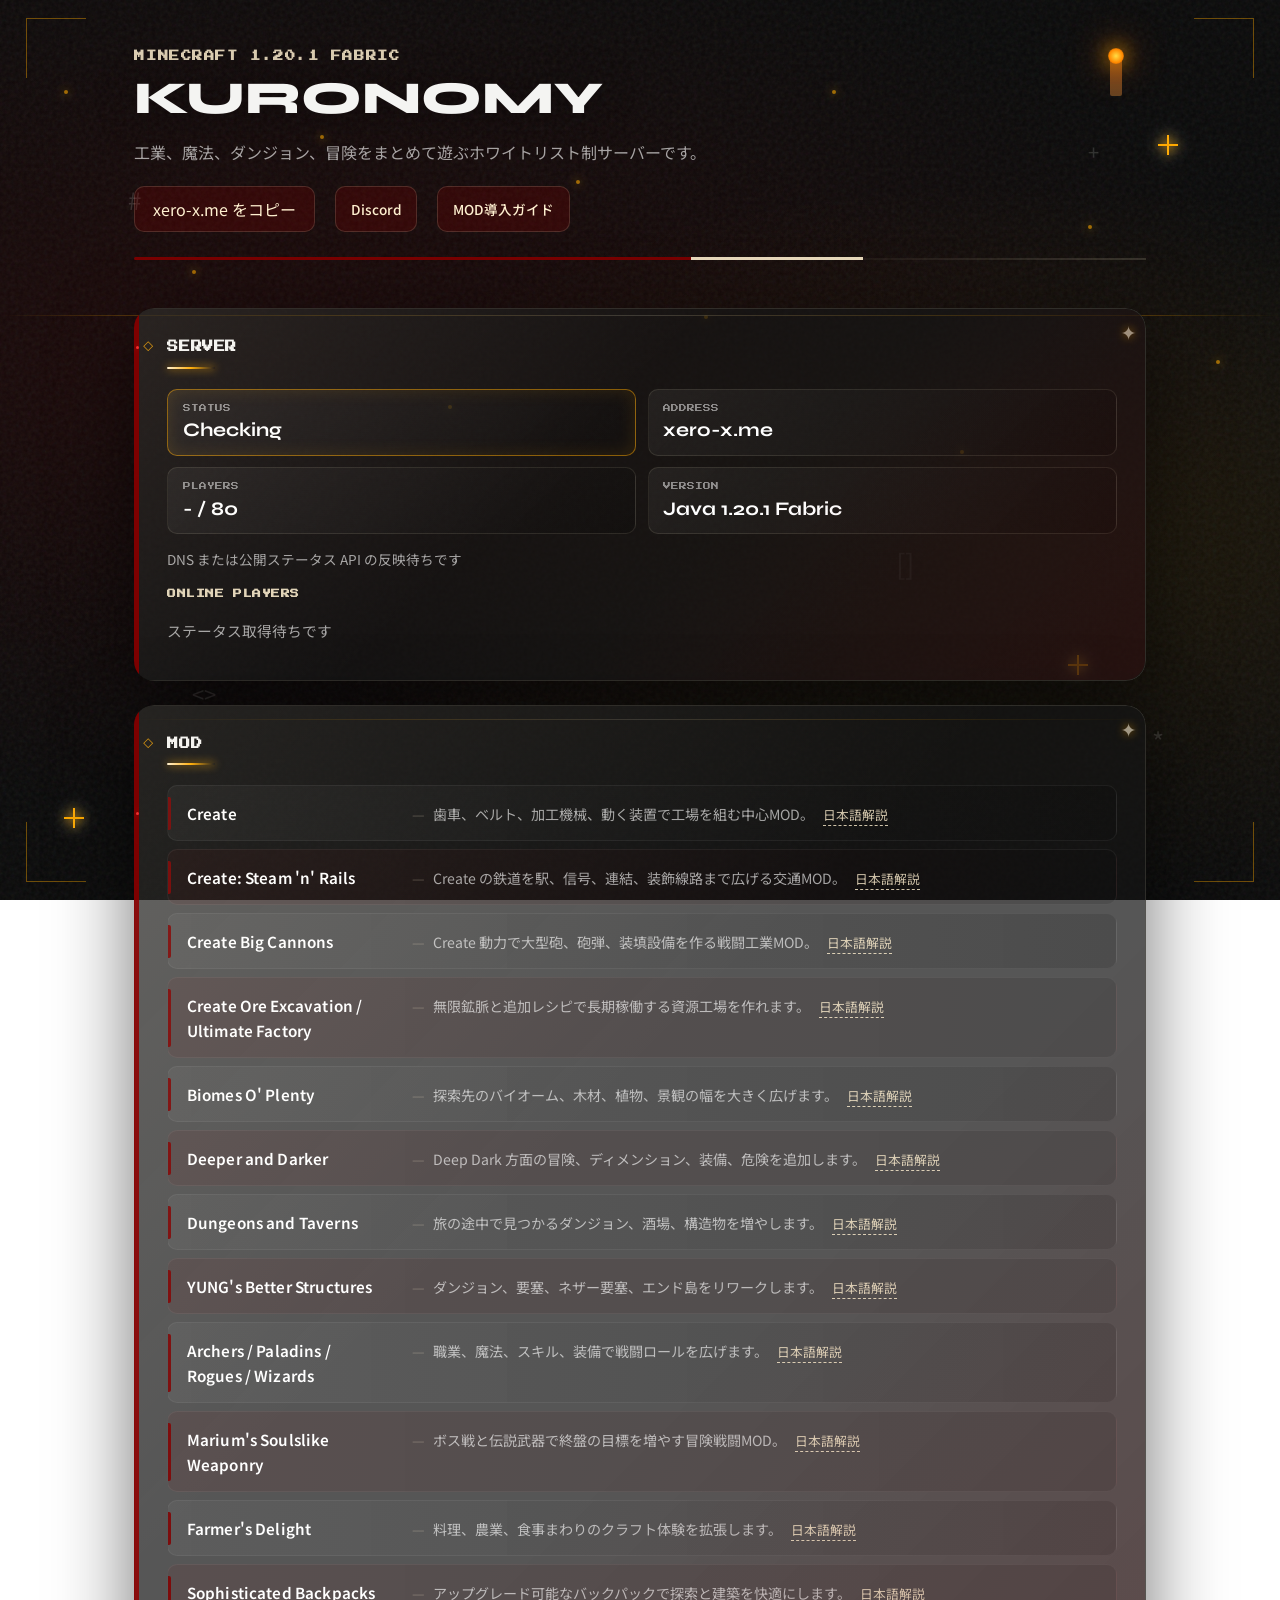
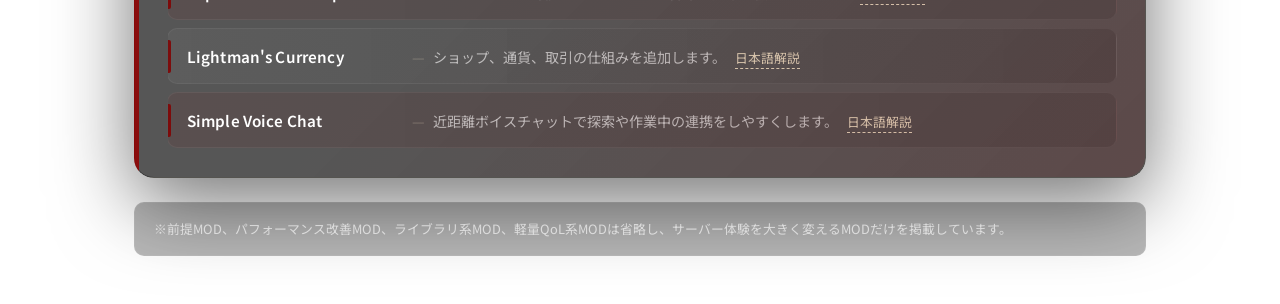
==== commit 3da127ad: "Simplify realtime player list display" ====
--- a/index.html
+++ b/index.html
@@ -9,7 +9,7 @@
     <link rel="preconnect" href="https://fonts.gstatic.com" crossorigin>
     <link rel="icon" href="image.ico" type="image/x-icon">
     <link href="https://fonts.googleapis.com/css2?family=Noto+Sans+JP:wght@400;500;600;700&family=Syne:wght@600;700;800&family=Press+Start+2P&display=swap" rel="stylesheet">
-    <link rel="stylesheet" href="style.css?v=20260620-mod-guides">
+    <link rel="stylesheet" href="style.css?v=20260620-player-list">
 </head>
 <body>
     <div class="page-bg" aria-hidden="true"></div>
@@ -106,6 +106,7 @@
             <p class="footnote">※前提MOD、パフォーマンス改善MOD、ライブラリ系MOD、軽量QoL系MODは省略し、サーバー体験を大きく変えるMODだけを掲載しています。</p>
         </main>
     </div>
-    <script src="script.js?v=20260620-mod-guides"></script>
+    <script src="status-config.js?v=20260620-player-list"></script>
+    <script src="script.js?v=20260620-player-list"></script>
 </body>
 </html>
--- a/style.css
+++ b/style.css
@@ -401,46 +401,51 @@
     padding: 0;
     display: flex;
     flex-wrap: wrap;
-    gap: 0.7rem 1.1rem;
+    gap: 0.55rem;
     align-items: center;
-    min-height: 2.5em;
+    min-height: 2.25em;
 }
 
 .player-list__item {
-    display: flex;
+    display: inline-flex;
     align-items: center;
-    gap: 0.55em;
-    padding: 0.38em 1.1em 0.38em 0.5em;
+    gap: 0.5em;
+    max-width: 100%;
+    min-height: 2.1rem;
+    padding: 0.38rem 0.8rem;
     border-radius: 999px;
-    background: linear-gradient(90deg, rgba(255,240,208,0.10) 0%, rgba(132,0,0,0.22) 100%);
-    border: 1.5px solid rgba(255,240,208,0.13);
-    box-shadow: 0 2px 8px rgba(0,0,0,0.18);
-    font-size: 1.01em;
-    font-weight: 500;
+    background: rgba(255, 255, 255, 0.055);
+    border: 1px solid rgba(255, 240, 208, 0.12);
+    box-shadow: none;
+    font-size: 0.95rem;
+    font-weight: 600;
     color: #fff;
-    transition: background 0.2s, box-shadow 0.2s;
-    min-width: 7.5em;
+    transition: background 0.2s ease, border-color 0.2s ease;
     position: relative;
 }
+
 .player-list__item:hover {
-    background: linear-gradient(90deg, #ffd70033 0%, #84000055 100%);
-    box-shadow: 0 4px 16px #ffd70022, 0 0 0 1.5px #ff3c3c33;
-}
-.player-list__avatar {
-    width: 2em;
-    height: 2em;
+    background: rgba(255, 240, 208, 0.09);
+    border-color: rgba(255, 240, 208, 0.25);
+}
+
+.player-list__dot {
+    flex: 0 0 auto;
+    width: 0.55rem;
+    height: 0.55rem;
     border-radius: 50%;
-    background: #222;
-    border: 1.5px solid #ffd70055;
-    margin-right: 0.3em;
-    box-shadow: 0 1px 4px #0008;
-}
+    background: #55aa55;
+    box-shadow: 0 0 0 3px rgba(85, 170, 85, 0.16);
+}
+
 .player-list__name {
-    font-family: var(--font-display);
-    font-size: 1.08em;
+    min-width: 0;
+    overflow-wrap: anywhere;
+    font-family: var(--font-sans);
+    font-size: 0.95rem;
     color: #fff;
-    letter-spacing: 0.01em;
-    text-shadow: 0 1px 4px #000a;
+    letter-spacing: 0;
+    line-height: 1.35;
 }
 .player-list__loading {
     color: #ffd700;
@@ -452,10 +457,11 @@
     box-shadow: none;
 }
 .player-list__empty {
-    color: #aaa;
-    font-size: 0.98em;
-    padding: 0.5em 1em;
-    background: none;
+    width: 100%;
+    color: var(--text-muted);
+    font-size: 0.92rem;
+    padding: 0.45rem 0;
+    background: transparent;
     border: none;
     box-shadow: none;
 }
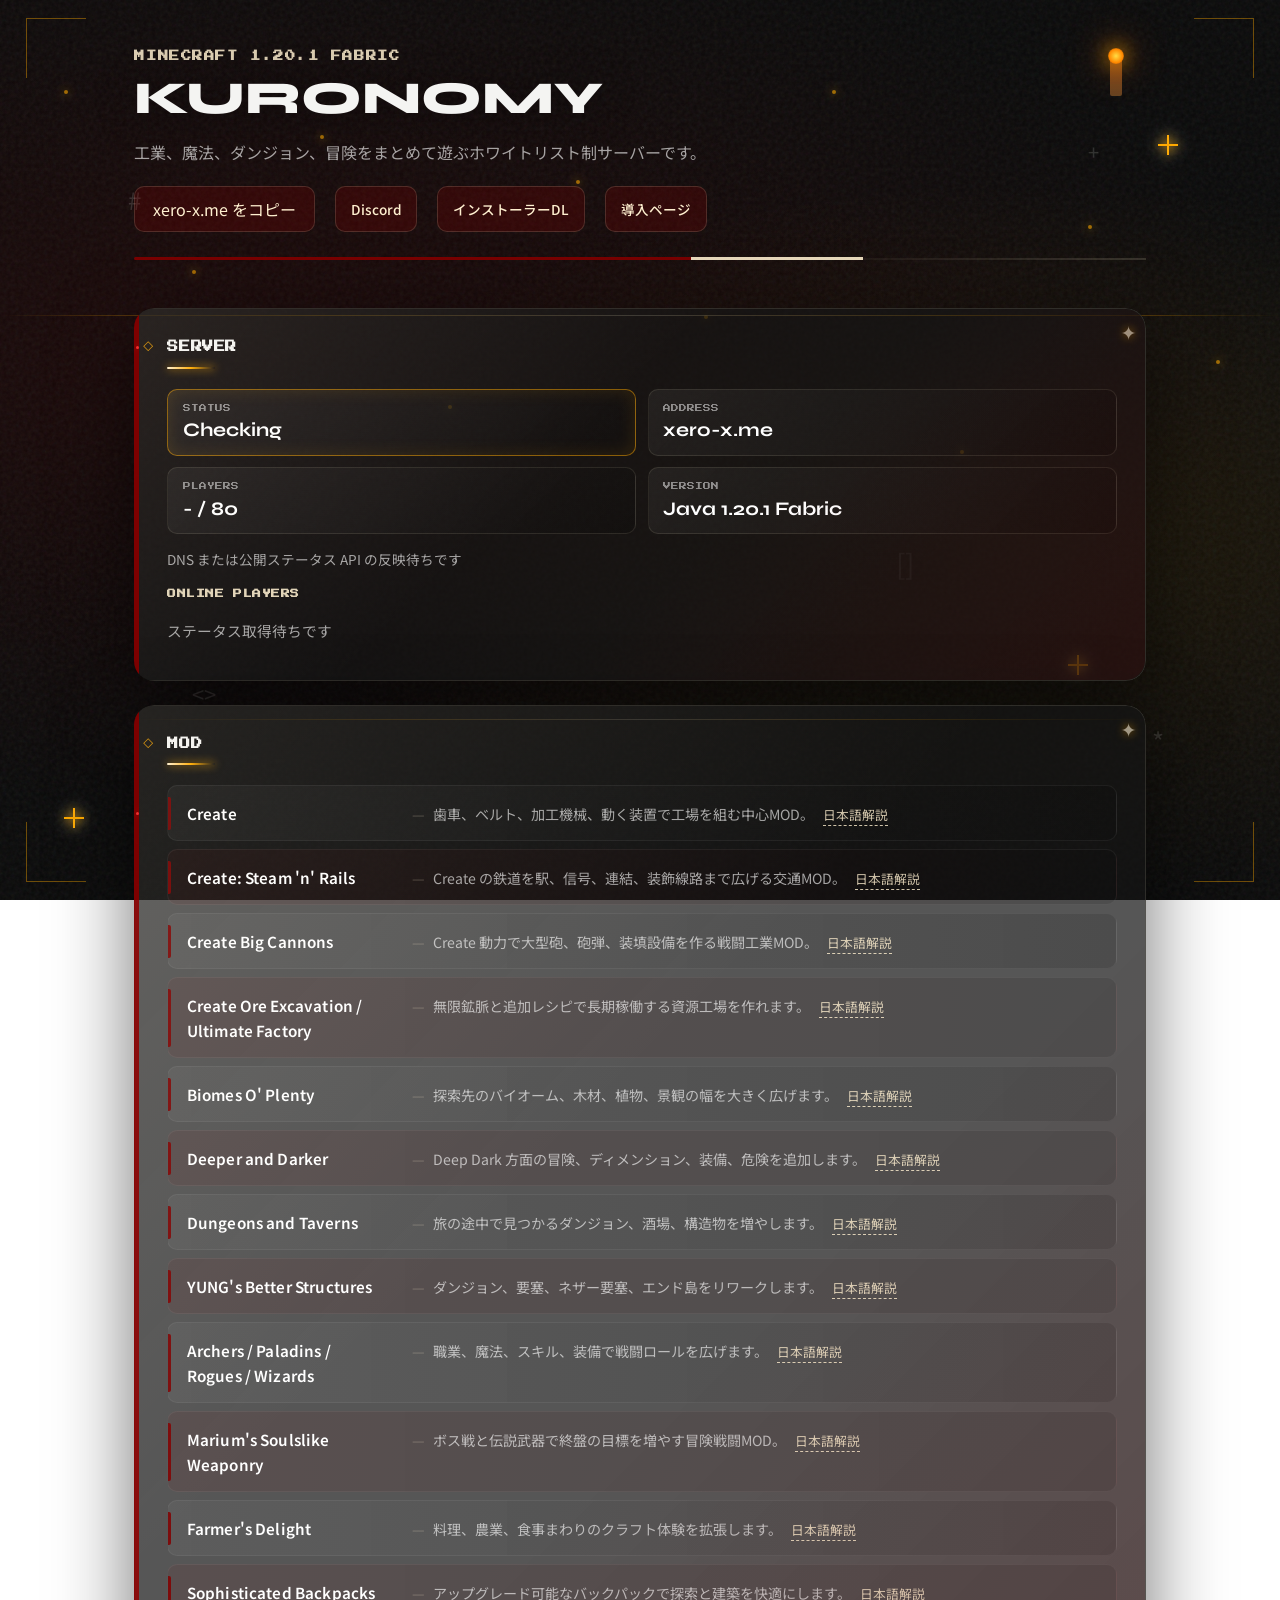
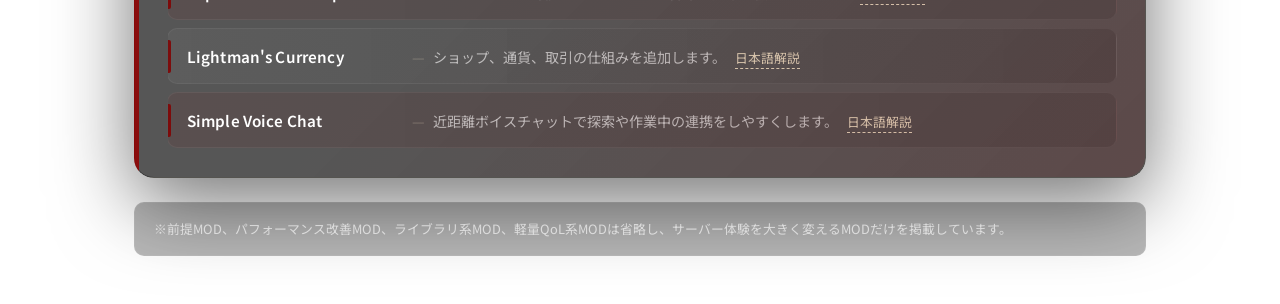
==== commit 79d2d1f1: "Add mod installer download page" ====
--- a/index.html
+++ b/index.html
@@ -9,7 +9,7 @@
     <link rel="preconnect" href="https://fonts.gstatic.com" crossorigin>
     <link rel="icon" href="image.ico" type="image/x-icon">
     <link href="https://fonts.googleapis.com/css2?family=Noto+Sans+JP:wght@400;500;600;700&family=Syne:wght@600;700;800&family=Press+Start+2P&display=swap" rel="stylesheet">
-    <link rel="stylesheet" href="style.css?v=20260620-player-list">
+    <link rel="stylesheet" href="style.css?v=20260623-installer">
 </head>
 <body>
     <div class="page-bg" aria-hidden="true"></div>
@@ -45,7 +45,8 @@
             <div class="site-header__links">
                 <button type="button" id="copy-server-address" class="header-link header-link--button" data-copy-label="xero-x.me をコピー" data-copied-label="コピー完了">xero-x.me をコピー</button>
                 <a href="https://discord.gg/X5HpzENpRD" target="_blank" rel="noopener" class="header-link">Discord</a>
-                <a href="https://youtu.be/u8Yfi7xUyHI" target="_blank" rel="noopener" class="header-link">MOD導入ガイド</a>
+                <a href="https://github.com/xero711/KURONOMY/releases/download/mod-installer/KURONOMY-Mod-Installer.exe" target="_blank" rel="noopener" class="header-link">インストーラーDL</a>
+                <a href="mod-installer.html" class="header-link">導入ページ</a>
             </div>
         </header>
 
@@ -106,7 +107,7 @@
             <p class="footnote">※前提MOD、パフォーマンス改善MOD、ライブラリ系MOD、軽量QoL系MODは省略し、サーバー体験を大きく変えるMODだけを掲載しています。</p>
         </main>
     </div>
-    <script src="status-config.js?v=20260620-player-list"></script>
-    <script src="script.js?v=20260620-player-list"></script>
+    <script src="status-config.js?v=20260623-installer"></script>
+    <script src="script.js?v=20260623-installer"></script>
 </body>
 </html>
--- a/style.css
+++ b/style.css
@@ -1313,6 +1313,103 @@
     outline: none;
 }
 
+/* Installer page */
+.installer-page .layout {
+    max-width: min(94vw, 76rem);
+}
+
+.installer-hero {
+    background:
+        linear-gradient(135deg, rgba(85, 170, 85, 0.16), transparent 42%),
+        linear-gradient(90deg, rgba(132, 0, 0, 0.24), rgba(255, 170, 0, 0.08) 62%, transparent),
+        rgba(0, 0, 0, 0.22);
+}
+
+.installer-meta {
+    grid-template-columns: repeat(3, minmax(0, 1fr));
+}
+
+.installer-download {
+    display: grid;
+    gap: 0.85rem;
+}
+
+.download-cta {
+    display: inline-flex;
+    align-items: center;
+    justify-content: center;
+    width: fit-content;
+    max-width: 100%;
+    min-height: 3rem;
+    padding: 0.85rem 1.2rem;
+    color: #fff;
+    text-decoration: none;
+    font-weight: 700;
+    line-height: 1.35;
+    overflow-wrap: anywhere;
+    border-radius: var(--radius-sm);
+    background: linear-gradient(135deg, rgba(132, 0, 0, 0.82), rgba(255, 170, 0, 0.24));
+    border: 1px solid rgba(255, 240, 208, 0.24);
+    box-shadow: 0 14px 34px rgba(0, 0, 0, 0.35);
+    transition: transform 0.2s ease, border-color 0.2s ease, filter 0.2s ease;
+}
+
+.download-cta:hover,
+.download-cta:focus-visible {
+    transform: translateY(-2px);
+    border-color: rgba(255, 240, 208, 0.48);
+    filter: brightness(1.08);
+    outline: none;
+}
+
+.installer-file-note {
+    margin: 0;
+    color: var(--text-muted);
+    font-size: 0.82rem;
+}
+
+.hash-text {
+    overflow-wrap: anywhere;
+    color: rgba(255, 255, 255, 0.78);
+    font-family: ui-monospace, SFMono-Regular, Consolas, "Liberation Mono", monospace;
+    font-size: 0.78rem;
+}
+
+.installer-steps {
+    margin: 0.2rem 0 0;
+    padding: 0;
+    list-style: none;
+    counter-reset: installer-step;
+    display: grid;
+    gap: 0.7rem;
+}
+
+.installer-steps li {
+    counter-increment: installer-step;
+    position: relative;
+    min-height: 2.25rem;
+    padding-left: 2.7rem;
+    color: rgba(255, 255, 255, 0.76);
+    line-height: 1.75;
+}
+
+.installer-steps li::before {
+    content: counter(installer-step);
+    position: absolute;
+    left: 0;
+    top: 0.08rem;
+    display: grid;
+    place-items: center;
+    width: 1.9rem;
+    height: 1.9rem;
+    color: var(--accent-yellow);
+    font-family: var(--font-pixel);
+    font-size: 0.58rem;
+    border-radius: 8px;
+    background: rgba(132, 0, 0, 0.34);
+    border: 1px solid rgba(255, 240, 208, 0.15);
+}
+
 @media (max-width: 920px) {
     .guide-shell {
         grid-template-columns: 1fr;
@@ -1331,6 +1428,7 @@
 
 @media (max-width: 620px) {
     .guide-meta,
+    .installer-meta,
     .guide-adjacent {
         grid-template-columns: 1fr;
     }
@@ -1342,6 +1440,10 @@
     .guide-nav {
         grid-template-columns: 1fr;
         padding: 0.85rem;
+    }
+
+    .download-cta {
+        width: 100%;
     }
 }
 
@@ -1350,6 +1452,10 @@
     .site-header__title {
         font-size: clamp(1.65rem, 8.8vw, 2rem);
     }
+    .installer-page .site-header__title {
+        font-size: clamp(1.55rem, 7vw, 1.75rem);
+        word-break: keep-all;
+    }
     .modname {
         font-size: 0.9rem;
     }
